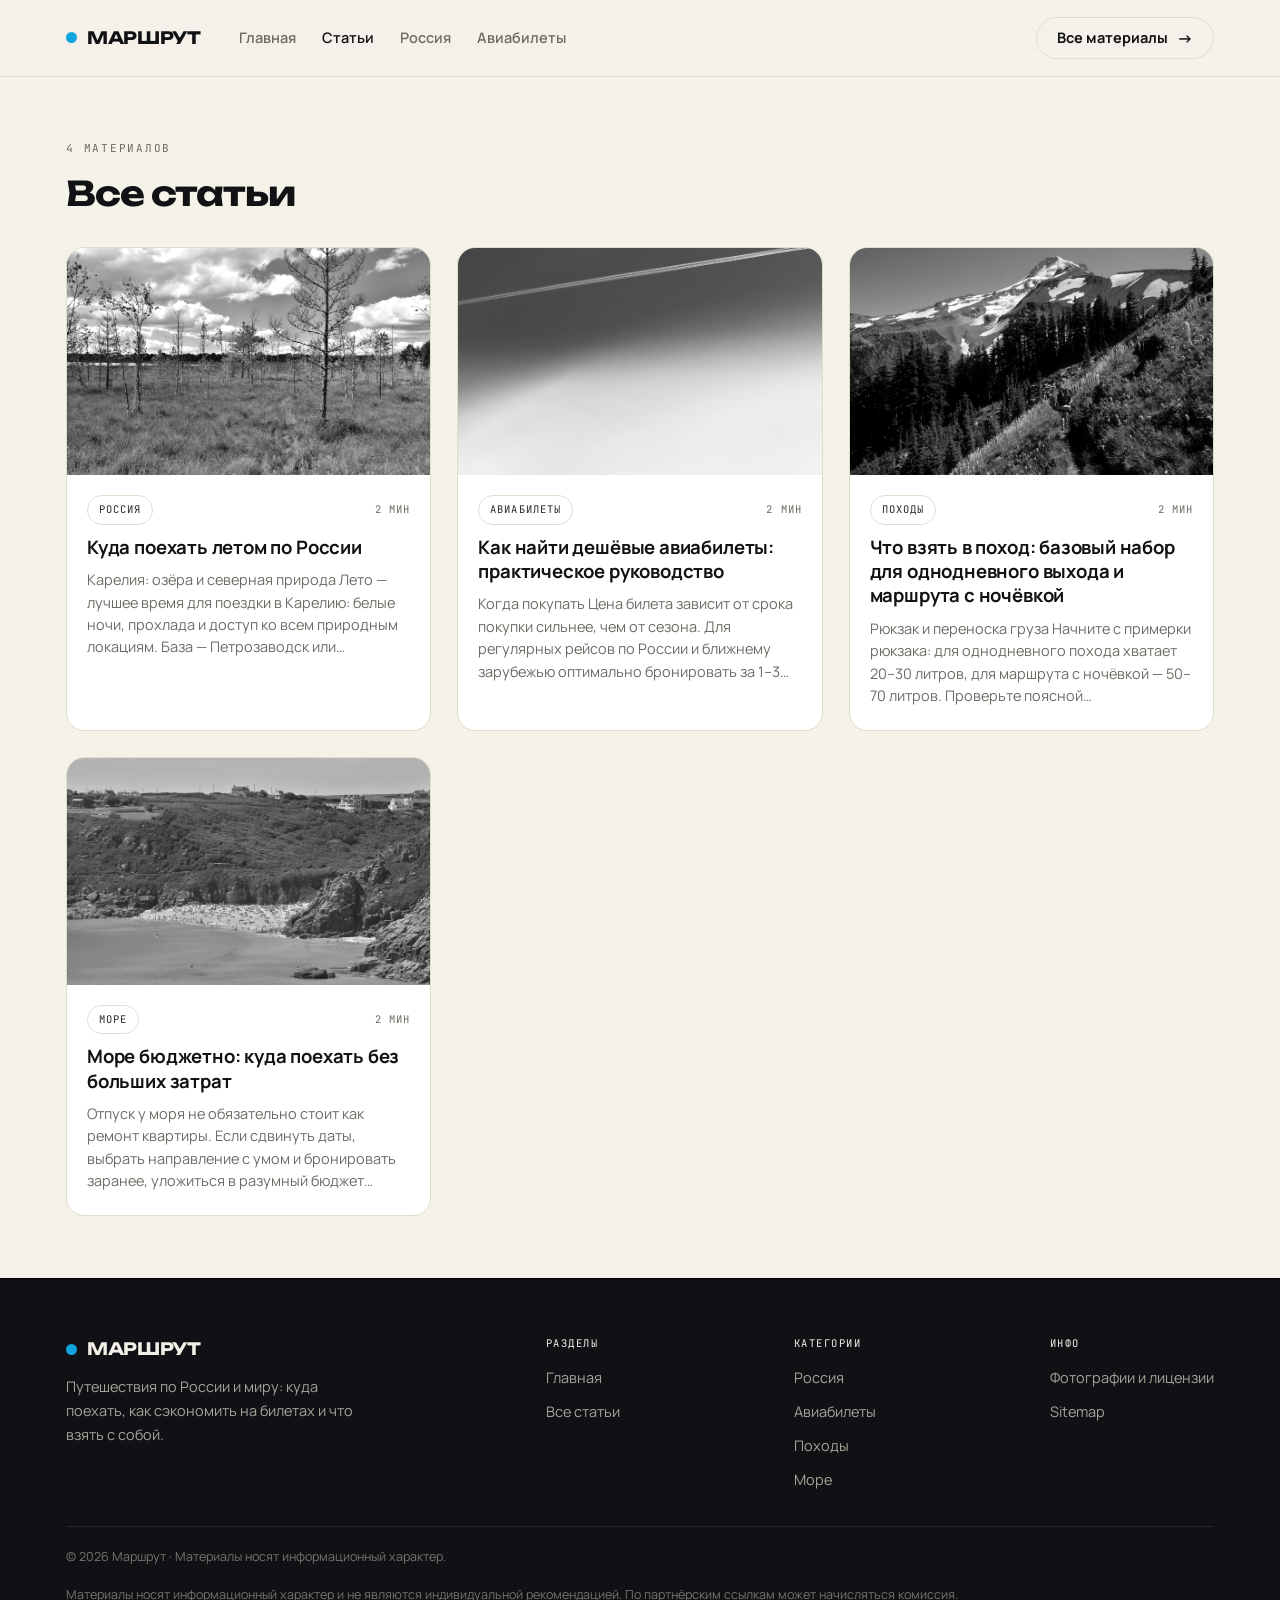
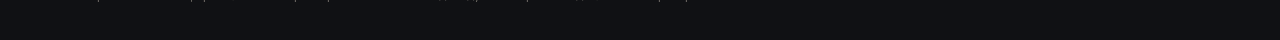
==== all.html @ edaa0ed2 "deploy travel" ====
<!doctype html>
<html lang="ru">
<head>
<meta charset="utf-8">
<meta name="viewport" content="width=device-width, initial-scale=1">
<title>Все материалы — Маршрут</title>
<meta name="description" content="Куда поехать, как найти дешёвые билеты и собраться в поездку.">
<meta name="keywords" content="путешествия, билеты, поход, отпуск, маршруты, Россия">
<meta name="robots" content="index, follow">
<meta property="og:title" content="Все материалы">
<meta property="og:description" content="Куда поехать, как найти дешёвые билеты и собраться в поездку.">
<meta property="og:type" content="website">
<meta property="og:site_name" content="Маршрут">
<meta property="og:image" content="https://gogi29.github.io/travel/img/cover.jpg"><meta name="twitter:card" content="summary_large_image">
<meta name="theme-color" content="#F5F2EA">
<link rel="canonical" href="https://gogi29.github.io/travel/all.html">
<link rel="icon" href="data:image/svg+xml,<svg xmlns='http://www.w3.org/2000/svg' viewBox='0 0 100 100'><rect width='100' height='100' rx='26' fill='%23111213'/><circle cx='50' cy='50' r='21' fill='%23FFD23F'/></svg>">
<link rel="preconnect" href="https://fonts.googleapis.com">
<link rel="preconnect" href="https://fonts.gstatic.com" crossorigin>
<link href="https://fonts.googleapis.com/css2?family=Lora:ital,wght@0,500;1,500&family=Manrope:wght@400;500;600;700;800&family=Unbounded:wght@400;500;600;700;800&family=JetBrains+Mono:wght@400;500&display=swap" rel="stylesheet">
<link rel="stylesheet" href="style.css">
<style>:root{--acc:#0FA3E0;--acc-ink:#111213;}</style>
</head>
<body><header class="hdr"><div class="wrap hdr-in">
<a class="brand" href="index.html"><i></i>Маршрут</a>
<nav class="nav"><a href="index.html" class="">Главная</a><a href="all.html" class="on">Статьи</a><a href="all.html">Россия</a><a href="all.html">Авиабилеты</a></nav>
<a class="btn btn-ghost" href="all.html">Все материалы <span class="ar">→</span></a>
</div></header><section class="sec"><div class="wrap">
<div class="sec-head"><div><div class="kicker">4 материалов</div><h2>Все статьи</h2></div></div>
<div class="grid"><article class="card">
  <a href="kuda-poehat-letom-po-rossii.html"><div class="pic "><img src="img/01-letom-po-rossii.jpg" alt="Куда поехать летом по России" loading="lazy" decoding="async"></div></a>
  <div class="body">
    <div class="meta-line"><span class="chip">Россия</span><span>2 мин</span></div>
    <h3><a href="kuda-poehat-letom-po-rossii.html">Куда поехать летом по России</a></h3>
    <p class="ex">Карелия: озёра и северная природа Лето — лучшее время для поездки в Карелию: белые ночи, прохлада и доступ ко всем природным локациям. База — Петрозаводск или…</p>
  </div>
</article><article class="card">
  <a href="kak-nayti-deshevye-aviabilety-prakticheskoe-rukovodstvo.html"><div class="pic "><img src="img/02-deshevye-bilety.jpg" alt="Как найти дешёвые авиабилеты: практическое руководство" loading="lazy" decoding="async"></div></a>
  <div class="body">
    <div class="meta-line"><span class="chip">Авиабилеты</span><span>2 мин</span></div>
    <h3><a href="kak-nayti-deshevye-aviabilety-prakticheskoe-rukovodstvo.html">Как найти дешёвые авиабилеты: практическое руководство</a></h3>
    <p class="ex">Когда покупать Цена билета зависит от срока покупки сильнее, чем от сезона. Для регулярных рейсов по России и ближнему зарубежью оптимально бронировать за 1–3…</p>
  </div>
</article><article class="card">
  <a href="chto-vzyat-v-pohod-bazovyy-nabor-dlya-odnodnevnogo-vyhoda-i-marshruta-s-nochevko.html"><div class="pic "><img src="img/03-pohod.jpg" alt="Что взять в поход: базовый набор для однодневного выхода и маршрута с ночёвкой" loading="lazy" decoding="async"></div></a>
  <div class="body">
    <div class="meta-line"><span class="chip">Походы</span><span>2 мин</span></div>
    <h3><a href="chto-vzyat-v-pohod-bazovyy-nabor-dlya-odnodnevnogo-vyhoda-i-marshruta-s-nochevko.html">Что взять в поход: базовый набор для однодневного выхода и маршрута с ночёвкой</a></h3>
    <p class="ex">Рюкзак и переноска груза Начните с примерки рюкзака: для однодневного похода хватает 20–30 литров, для маршрута с ночёвкой — 50–70 литров. Проверьте поясной…</p>
  </div>
</article><article class="card">
  <a href="more-byudzhetno-kuda-poehat-bez-bolshih-zatrat.html"><div class="pic "><img src="img/04-more-byudzhetno.jpg" alt="Море бюджетно: куда поехать без больших затрат" loading="lazy" decoding="async"></div></a>
  <div class="body">
    <div class="meta-line"><span class="chip">Море</span><span>2 мин</span></div>
    <h3><a href="more-byudzhetno-kuda-poehat-bez-bolshih-zatrat.html">Море бюджетно: куда поехать без больших затрат</a></h3>
    <p class="ex">Отпуск у моря не обязательно стоит как ремонт квартиры. Если сдвинуть даты, выбрать направление с умом и бронировать заранее, уложиться в разумный бюджет…</p>
  </div>
</article></div>
</div></section><footer class="ft"><div class="wrap">
<div class="ft-grid">
  <div style="max-width:340px">
    <a class="brand" href="index.html"><i></i>Маршрут</a>
    <p>Путешествия по России и миру: куда поехать, как сэкономить на билетах и что взять с собой.</p>
  </div>
  <div class="ft-col"><b>Разделы</b><a href="index.html">Главная</a><a href="all.html">Все статьи</a></div>
  <div class="ft-col"><b>Категории</b><a href="all.html">Россия</a><a href="all.html">Авиабилеты</a><a href="all.html">Походы</a><a href="all.html">Море</a></div>
  <div class="ft-col"><b>Инфо</b><a href="credits.html">Фотографии и лицензии</a><a href="sitemap.xml">Sitemap</a></div>
</div>
<div class="ft-bottom">
  <div>© 2026 Маршрут · Материалы носят информационный характер.</div>
  <div>Материалы носят информационный характер и не являются индивидуальной рекомендацией. По партнёрским ссылкам может начисляться комиссия.</div>
</div>
</div></footer>
</body></html>
---- style.css ----
:root{
  --paper:#F5F2EA; --card:#FFFFFF; --ink:#111213; --ink2:#2C2D31; --mut:#6D6B64;
  --line:#E2DCCE; --line2:#EAE5D9; --acc:#FFD23F; --acc-ink:#111213; --hl:#FFE01B;
  --dark:#101114; --dark-fg:#F2EFE7; --dark-mut:#A8A399;
  --r-lg:26px; --r-md:18px; --r-sm:12px;
  --shadow:0 30px 60px -34px rgba(17,18,19,.42);
  --font-d:'Unbounded','Manrope',system-ui,sans-serif;
  --font-b:'Manrope',system-ui,-apple-system,'Segoe UI',Arial,sans-serif;
  --font-s:'Lora',Georgia,'Times New Roman',serif;
  --font-m:'JetBrains Mono',ui-monospace,'Cascadia Mono',Consolas,monospace;
}
*{box-sizing:border-box}
html{scroll-behavior:smooth;-webkit-text-size-adjust:100%}
body{margin:0;background:var(--paper);color:var(--ink);font:17px/1.65 var(--font-b);-webkit-font-smoothing:antialiased}
img{max-width:100%;display:block}
a{color:inherit;text-decoration:none}
::selection{background:var(--hl);color:var(--acc-ink)}
.wrap{max-width:1200px;margin:0 auto;padding:0 26px}
.wrap-narrow{max-width:900px;margin:0 auto;padding:0 26px}

/* ---------- header ---------- */
.hdr{position:sticky;top:0;z-index:60;background:rgba(245,242,234,.86);backdrop-filter:saturate(140%) blur(14px);border-bottom:1px solid var(--line)}
.hdr-in{display:flex;align-items:center;gap:30px;height:76px}
.brand{display:inline-flex;align-items:center;gap:10px;font-family:var(--font-d);font-weight:700;font-size:17px;letter-spacing:-.02em;text-transform:uppercase}
.brand i{width:11px;height:11px;border-radius:50%;background:var(--acc);display:inline-block}
.nav{display:flex;gap:26px;margin-left:8px;font-size:14.5px;font-weight:600;color:var(--mut)}
.nav a{transition:color .18s}
.nav a:hover,.nav a.on{color:var(--ink)}
.hdr .btn{margin-left:auto}
.btn{display:inline-flex;align-items:center;gap:9px;padding:12px 20px;border-radius:999px;font-size:14.5px;font-weight:700;line-height:1;border:1px solid transparent;transition:transform .18s,background .18s,color .18s,border-color .18s;white-space:nowrap}
.btn:hover{transform:translateY(-1px)}
.btn-solid{background:var(--ink);color:var(--paper)}
.btn-accent{background:var(--acc);color:var(--acc-ink)}
.btn-ghost{border-color:var(--line);color:var(--ink);background:transparent}
.btn-ghost:hover{background:var(--card);border-color:var(--ink)}
.btn .ar{font-size:16px}

/* ---------- hero ---------- */
.hero{position:relative;overflow:hidden;border-bottom:1px solid var(--line)}
.hero:before{content:"";position:absolute;inset:0;pointer-events:none;
  background-image:radial-gradient(circle,var(--line) 1px,transparent 1.4px);background-size:26px 26px;
  -webkit-mask-image:linear-gradient(180deg,rgba(0,0,0,.55),transparent 78%);
  mask-image:linear-gradient(180deg,rgba(0,0,0,.55),transparent 78%)}
.hero-grid{position:relative;display:grid;grid-template-columns:1.06fr .94fr;gap:56px;align-items:center;padding:74px 26px 64px}
.eyebrow{display:inline-flex;align-items:center;gap:9px;font-family:var(--font-m);font-size:11.5px;letter-spacing:.16em;text-transform:uppercase;color:var(--mut)}
.eyebrow b{width:7px;height:7px;border-radius:50%;background:var(--acc);display:inline-block}
.hero h1{font-family:var(--font-d);font-weight:800;font-size:clamp(34px,5.2vw,62px);line-height:1.12;letter-spacing:-.035em;margin:18px 0 22px;max-width:16ch;text-wrap:balance}
.hl{background:linear-gradient(transparent 58%,var(--hl) 58%,var(--hl) 94%,transparent 94%);padding:0 .06em}
.hero-p{font-size:18px;line-height:1.6;color:var(--mut);max-width:44ch;margin:0 0 30px}
.hero-actions{display:flex;align-items:center;gap:22px;flex-wrap:wrap}
.link-arrow{font-size:14.5px;font-weight:700;display:inline-flex;gap:8px;align-items:center;border-bottom:2px solid var(--hl);padding-bottom:3px}
.stats{display:flex;gap:34px;margin-top:40px;padding-top:26px;border-top:1px solid var(--line);flex-wrap:wrap}
.stat b{display:block;font-family:var(--font-d);font-weight:700;font-size:26px;letter-spacing:-.02em}
.stat span{font-family:var(--font-m);font-size:11px;letter-spacing:.12em;text-transform:uppercase;color:var(--mut)}
.hero-media{position:relative}
.hero-media .frame{border-radius:var(--r-lg);overflow:hidden;box-shadow:var(--shadow);aspect-ratio:4/5;background:var(--line2)}
.hero-media img{width:100%;height:100%;object-fit:cover;filter:grayscale(1) contrast(1.06) brightness(1.02);transition:filter .45s ease}
.hero-media:hover img{filter:grayscale(0) contrast(1.02)}
.hero-card{position:absolute;left:-22px;bottom:26px;max-width:302px;background:var(--card);border:1px solid var(--line);border-radius:var(--r-md);padding:16px 18px 16px;box-shadow:0 18px 40px -22px rgba(17,18,19,.5);display:block;transition:transform .2s}
.hero-card:hover{transform:translateY(-3px)}
.hero-card .mini-label{font-family:var(--font-m);font-size:10px;letter-spacing:.14em;text-transform:uppercase;color:var(--mut);display:block;margin-bottom:7px}
.hero-card b{font-size:14.5px;line-height:1.35;display:block;font-weight:700;padding-right:22px}
.hero-card .ar{position:absolute;right:16px;bottom:14px;font-size:16px}

/* ---------- ticker ---------- */
.ticker{background:var(--dark);color:var(--dark-fg);overflow:hidden;border-bottom:1px solid #000}
.ticker-track{display:flex;gap:38px;padding:13px 0 13px 20px;width:max-content;animation:slide 34s linear infinite;font-family:var(--font-m);font-size:11.5px;letter-spacing:.16em;text-transform:uppercase;color:var(--dark-mut)}
.ticker-track b{color:var(--acc);font-weight:400}
@keyframes slide{to{transform:translateX(-50%)}}
@media(prefers-reduced-motion:reduce){.ticker-track{animation:none}}

/* ---------- sections ---------- */
.sec{padding:62px 0}
.sec-head{display:flex;align-items:flex-end;justify-content:space-between;gap:20px;margin-bottom:26px}
.sec-head h2{font-family:var(--font-d);font-weight:700;font-size:clamp(24px,3vw,34px);letter-spacing:-.03em;margin:0}
.sec-head .kicker{font-family:var(--font-m);font-size:11px;letter-spacing:.16em;text-transform:uppercase;color:var(--mut);margin-bottom:8px}
.more{font-size:14px;font-weight:700;display:inline-flex;gap:7px;align-items:center;border-bottom:2px solid var(--hl);padding-bottom:2px}

/* ---------- feature ---------- */
.feature{display:grid;grid-template-columns:1.35fr .65fr;gap:24px}
.feature-main{position:relative;border-radius:var(--r-lg);overflow:hidden;background:var(--card);border:1px solid var(--line);display:flex;flex-direction:column}
.feature-main .pic{aspect-ratio:16/10;overflow:hidden;background:var(--line2)}
.feature-main img{width:100%;height:100%;object-fit:cover;filter:grayscale(1) contrast(1.05);transition:transform .5s ease,filter .45s ease}
.feature-main:hover img{transform:scale(1.03);filter:grayscale(0) contrast(1.02)}
.feature-txt{padding:24px 26px 26px;display:flex;flex-direction:column;gap:10px}
.feature-txt h3{font-family:var(--font-d);font-weight:600;font-size:clamp(20px,2.2vw,27px);line-height:1.18;letter-spacing:-.02em;margin:0}
.feature-txt p{margin:0;color:var(--mut);font-size:15.5px}
.feature-side{display:flex;flex-direction:column;gap:18px}
.mini{display:grid;grid-template-columns:96px 1fr;gap:14px;align-items:center;background:var(--card);border:1px solid var(--line);border-radius:var(--r-md);padding:12px;transition:transform .2s,border-color .2s;flex:1}
.mini:hover{transform:translateY(-2px);border-color:var(--ink)}
.mini .pic{width:96px;height:82px;border-radius:12px;overflow:hidden;background:var(--line2)}
.mini img{width:100%;height:100%;object-fit:cover;filter:grayscale(1) contrast(1.05);transition:filter .4s ease}
.mini:hover img{filter:grayscale(0)}
.mini b{font-size:14.5px;line-height:1.35;display:block;font-weight:700}
.mini .meta{font-family:var(--font-m);font-size:10.5px;letter-spacing:.08em;text-transform:uppercase;color:var(--mut);margin-top:6px;display:block}

/* ---------- chips / meta ---------- */
.chip{display:inline-flex;align-items:center;padding:5px 11px;border-radius:999px;background:var(--paper);border:1px solid var(--line);font-family:var(--font-m);font-size:10.5px;letter-spacing:.1em;text-transform:uppercase;color:var(--ink2)}
.meta-line{display:flex;gap:14px;align-items:center;font-family:var(--font-m);font-size:10.5px;letter-spacing:.1em;text-transform:uppercase;color:var(--mut)}

/* ---------- categories ---------- */
.cats{display:grid;grid-template-columns:repeat(auto-fit,minmax(215px,1fr));gap:18px}
.cat{position:relative;border-radius:var(--r-md);overflow:hidden;aspect-ratio:4/3;display:flex;align-items:flex-end;background:var(--ink)}
.cat img{position:absolute;inset:0;width:100%;height:100%;object-fit:cover;opacity:.85;filter:grayscale(1) contrast(1.06);transition:transform .5s,opacity .3s,filter .45s ease}
.cat:after{content:"";position:absolute;inset:0;background:linear-gradient(180deg,rgba(16,17,20,0) 30%,rgba(16,17,20,.82))}
.cat:hover img{transform:scale(1.05);opacity:.95;filter:grayscale(0)}
.cat .in{position:relative;z-index:2;padding:18px 20px;color:#fff;display:flex;align-items:flex-end;justify-content:space-between;width:100%;gap:8px}
.cat .nm{font-family:var(--font-d);font-weight:600;font-size:17px;letter-spacing:-.02em}
.cat .ct{font-family:var(--font-m);font-size:10.5px;letter-spacing:.1em;text-transform:uppercase;opacity:.8}

/* ---------- cards grid ---------- */
.grid{display:grid;grid-template-columns:repeat(auto-fill,minmax(300px,1fr));gap:26px}
.card{display:flex;flex-direction:column;background:var(--card);border:1px solid var(--line);border-radius:var(--r-md);overflow:hidden;transition:transform .22s,border-color .22s;height:100%}
.card:hover{transform:translateY(-3px);border-color:var(--ink)}
.card .pic{aspect-ratio:16/10;overflow:hidden;background:var(--line2)}
.card .pic img{width:100%;height:100%;object-fit:cover;filter:grayscale(1) contrast(1.05);transition:transform .55s,filter .45s ease}
.card:hover .pic img{transform:scale(1.04);filter:grayscale(0) contrast(1.02)}
.card .body{padding:18px 20px 22px;display:flex;flex-direction:column;gap:10px;flex:1}
.card h3{font-size:18.5px;line-height:1.32;font-weight:700;margin:0;letter-spacing:-.01em}
.card .ex{color:var(--mut);font-size:14.5px;line-height:1.55;flex:1;margin:0}
.card .meta-line{justify-content:space-between;margin-top:2px}
.card .chip{background:transparent}

/* ---------- band ---------- */
.band{background:var(--dark);color:var(--dark-fg);padding:64px 0;position:relative;overflow:hidden}
.band:before{content:"";position:absolute;inset:0;background-image:radial-gradient(circle,rgba(255,255,255,.09) 1px,transparent 1.4px);background-size:24px 24px;opacity:.7}
.band-in{position:relative;display:flex;align-items:center;justify-content:space-between;gap:40px;flex-wrap:wrap}
.band h2{font-family:var(--font-d);font-weight:700;font-size:clamp(24px,3.4vw,40px);line-height:1.1;letter-spacing:-.03em;margin:10px 0 0;max-width:20ch}
.band .eyebrow{color:var(--dark-mut)}
.band .eyebrow b{background:var(--acc)}

/* ---------- footer ---------- */
.ft{background:var(--dark);color:var(--dark-fg);padding:56px 0 34px;border-top:1px solid #000}
.ft-grid{display:flex;gap:60px;justify-content:space-between;flex-wrap:wrap;margin-bottom:34px}
.ft .brand{color:var(--dark-fg)}
.ft .brand i{background:var(--acc)}
.ft p{color:var(--dark-mut);font-size:14.5px;max-width:34ch;margin:12px 0 0}
.ft-col{display:flex;flex-direction:column;gap:10px;font-size:14.5px;color:var(--dark-mut)}
.ft-col b{color:var(--dark-fg);font-family:var(--font-m);font-size:10.5px;letter-spacing:.14em;text-transform:uppercase;margin-bottom:4px;font-weight:400}
.ft-col a:hover{color:var(--acc)}
.ft-bottom{border-top:1px solid #24262B;padding-top:20px;display:flex;justify-content:space-between;gap:18px;flex-wrap:wrap;font-size:12.5px;color:#77746D}
.ft-bottom a{color:#9A968D}

/* ---------- article ---------- */
.crumbs{display:flex;gap:10px;align-items:center;font-family:var(--font-m);font-size:10.5px;letter-spacing:.1em;text-transform:uppercase;color:var(--mut);padding-top:26px}
.crumbs a:hover{color:var(--ink)}
.art-head{padding:26px 0 34px}
.art-head h1{font-family:var(--font-d);font-weight:800;font-size:clamp(28px,4.4vw,52px);line-height:1.12;letter-spacing:-.035em;margin:16px 0 18px;max-width:26ch;text-wrap:balance}
.art-head .meta-line{flex-wrap:wrap}
.art-cover{margin:0 auto 8px;max-width:1200px;padding:0 26px}
.art-cover .pic{border-radius:var(--r-lg);overflow:hidden;aspect-ratio:16/8;background:var(--line2);box-shadow:var(--shadow)}
.art-cover img{width:100%;height:100%;object-fit:cover;filter:grayscale(1) contrast(1.05)}
.art-grid{display:grid;grid-template-columns:250px 1fr;gap:56px;padding-top:44px;align-items:start}
.art-aside{position:sticky;top:104px}
.toc{border-top:2px solid var(--ink);padding-top:14px}
.toc .t{font-family:var(--font-m);font-size:10.5px;letter-spacing:.16em;text-transform:uppercase;color:var(--mut);margin-bottom:14px}
.toc a{display:block;font-size:13.5px;line-height:1.45;color:var(--ink2);padding:7px 0;border-bottom:1px solid var(--line2);transition:color .18s}
.toc a:hover{color:var(--ink)}
.art-body{max-width:740px;font-size:17.5px;line-height:1.78}
.art-body>p:first-of-type{font-family:var(--font-s);font-size:20.5px;line-height:1.6;color:var(--ink2);font-weight:500}
.art-body p{margin:20px 0}
.art-body h2{font-family:var(--font-d);font-weight:600;font-size:clamp(21px,2.4vw,28px);line-height:1.24;letter-spacing:-.025em;margin:44px 0 14px}
.art-body h2:before{content:"";display:block;width:46px;height:4px;background:var(--acc);border-radius:2px;margin-bottom:16px}
.art-body h3{font-size:19.5px;line-height:1.35;font-weight:700;margin:32px 0 10px;letter-spacing:-.01em}
.art-body ul,.art-body ol{margin:18px 0;padding-left:24px}
.art-body li{margin:9px 0}
.art-body li::marker{color:var(--acc);font-weight:700}
.art-body a{border-bottom:1.5px solid var(--hl);font-weight:600}
.art-body a:hover{background:var(--hl)}
.art-body strong{font-weight:700}
.art-body blockquote{margin:30px 0;padding:22px 26px;border-radius:var(--r-md);background:var(--card);border:1px solid var(--line);border-left:5px solid var(--acc);font-family:var(--font-s);font-size:19px;line-height:1.55;color:var(--ink2)}
.art-body blockquote p{margin:0}
.art-body table{border-collapse:collapse;width:100%;margin:24px 0;font-size:15px;background:var(--card);border-radius:var(--r-sm);overflow:hidden}
.art-body th,.art-body td{border-bottom:1px solid var(--line);padding:11px 14px;text-align:left}
.art-body th{background:var(--paper);font-family:var(--font-m);font-size:11px;letter-spacing:.08em;text-transform:uppercase;color:var(--mut);font-weight:400}
.art-body code{background:var(--card);border:1px solid var(--line);border-radius:6px;padding:2px 6px;font-family:var(--font-m);font-size:.9em}
.art-body h2,.art-body h3,#latest{scroll-margin-top:104px}
.fig{margin:32px 0}
.fig .pic{border-radius:var(--r-md);overflow:hidden;aspect-ratio:16/9;background:var(--line2)}
.fig img{width:100%;height:100%;object-fit:cover;filter:grayscale(1) contrast(1.05)}
.fig figcaption{font-family:var(--font-m);font-size:10.5px;letter-spacing:.06em;color:var(--mut);margin-top:9px}
.aff{margin:36px 0;background:var(--acc);color:var(--acc-ink);border-radius:var(--r-md);padding:26px 28px}
.aff b{display:block;font-family:var(--font-d);font-weight:700;font-size:17px;margin-bottom:8px;letter-spacing:-.01em}
.aff p{margin:0 0 16px;font-size:15px;line-height:1.55;color:var(--acc-ink);opacity:.85}
.aff .btn{background:var(--ink);color:var(--paper)}
.also{padding:0 0 70px}

/* ---------- credits ---------- */
.credits{max-width:860px;margin:0 auto;padding:44px 26px 70px}
.credits h1{font-family:var(--font-d);font-weight:800;font-size:clamp(26px,3.4vw,40px);letter-spacing:-.03em;margin:10px 0 12px}
.credits p{color:var(--mut)}
.credits ul{list-style:none;padding:0;margin:28px 0}
.credits li{padding:13px 0;border-bottom:1px solid var(--line);font-size:14.5px;display:flex;justify-content:space-between;gap:18px;flex-wrap:wrap}
.credits li span{color:var(--mut);font-size:13px}
.credits a{border-bottom:1.5px solid var(--hl)}

/* ---------- responsive ---------- */
@media(max-width:1000px){
  .hero-grid{grid-template-columns:1fr;gap:36px;padding:52px 26px 48px}
  .hero-media{max-width:520px}
  .hero-card{left:14px;bottom:14px}
  .feature{grid-template-columns:1fr}
  .art-grid{grid-template-columns:1fr;gap:26px}
  .art-aside{position:static;order:2}
  .toc{display:none}
}
@media(max-width:760px){
  body{font-size:16px}
  .nav{display:none}
  .hdr-in{height:66px;gap:14px}
  .sec{padding:44px 0}
  .grid{grid-template-columns:1fr;gap:20px}
  .art-cover{padding:0 18px}
  .art-cover .pic{aspect-ratio:4/3}
  .art-body{font-size:16.5px}
  .stats{gap:22px}
  .ft-grid{gap:34px}
  .band-in{flex-direction:column;align-items:flex-start}
}
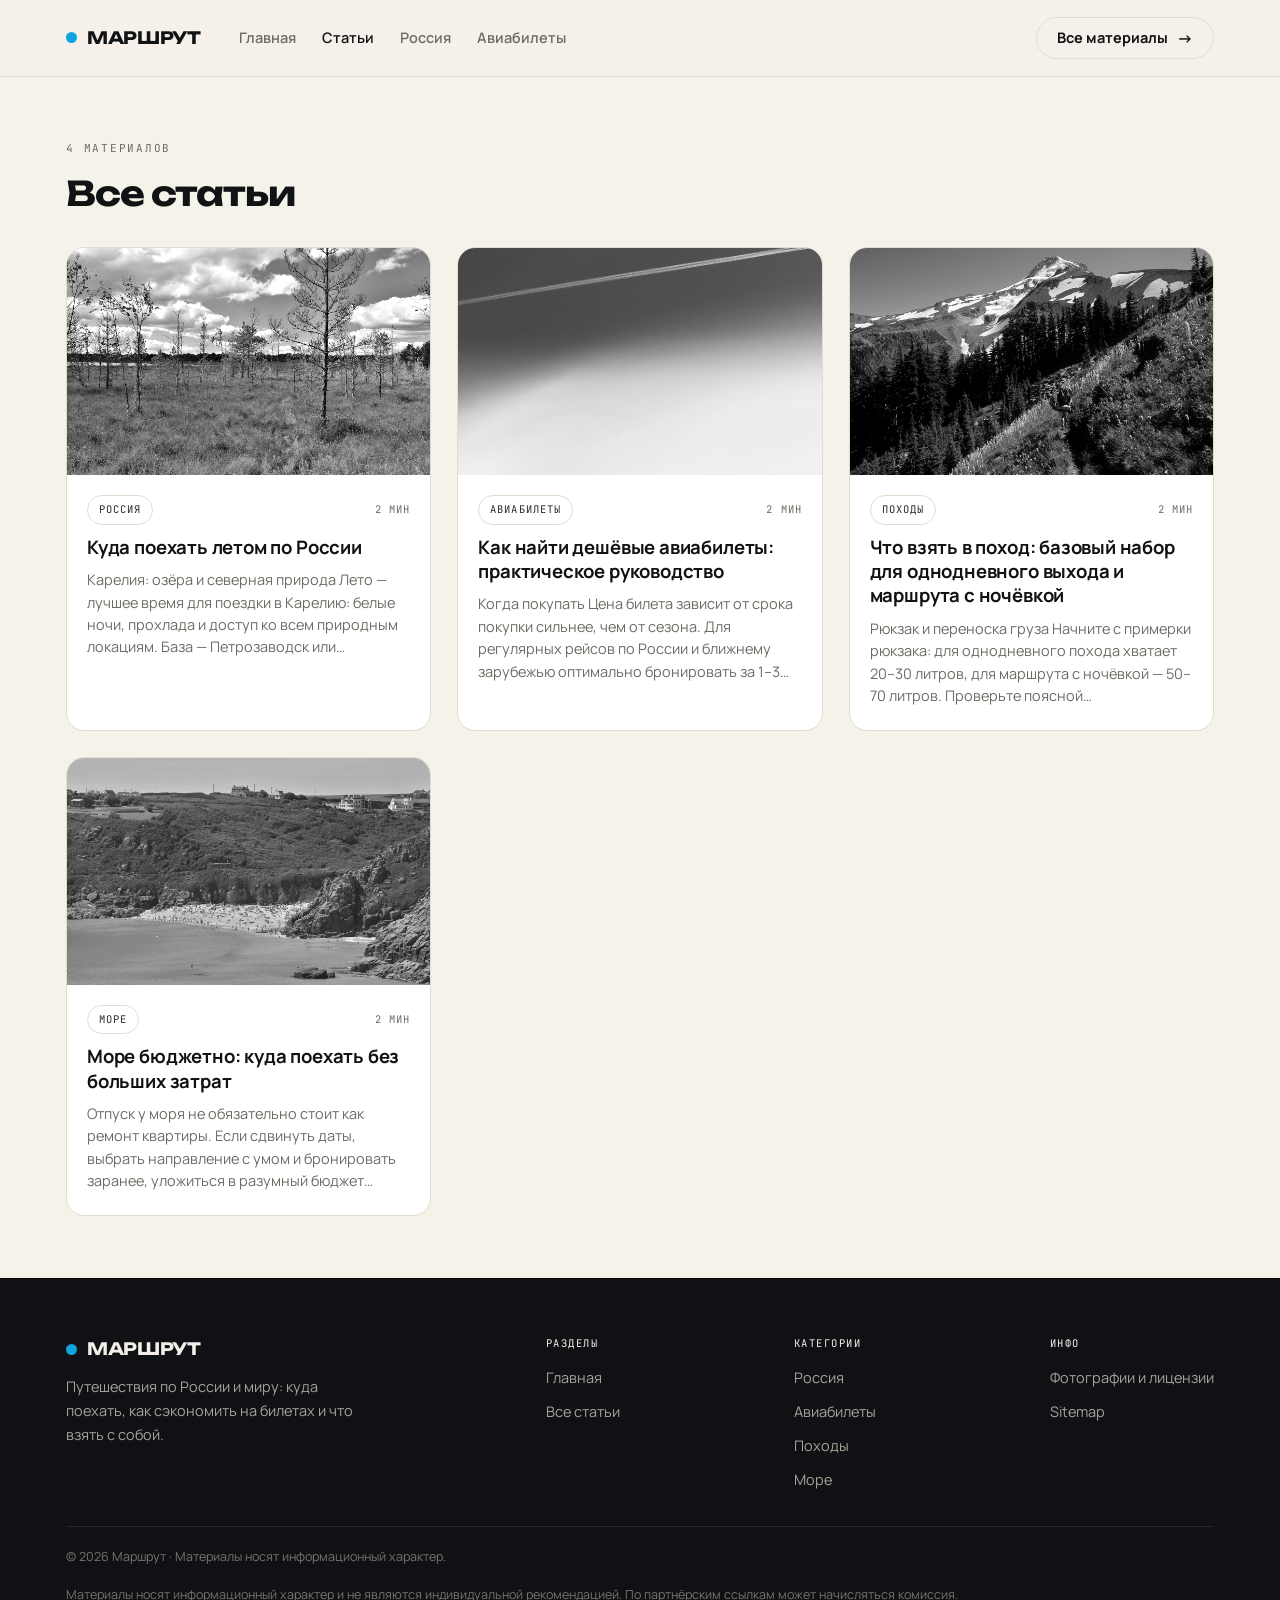
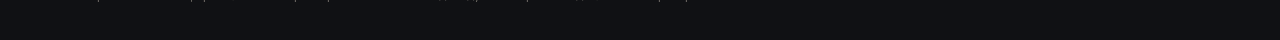
==== commit 954683e6: "deploy travel" ====
--- a/all.html
+++ b/all.html
@@ -20,7 +20,19 @@
 <link href="https://fonts.googleapis.com/css2?family=Lora:ital,wght@0,500;1,500&family=Manrope:wght@400;500;600;700;800&family=Unbounded:wght@400;500;600;700;800&family=JetBrains+Mono:wght@400;500&display=swap" rel="stylesheet">
 <link rel="stylesheet" href="style.css">
 <style>:root{--acc:#0FA3E0;--acc-ink:#111213;}</style>
+<!-- Yandex.Metrika counter -->
+<script type="text/javascript">
+(function(m,e,t,r,i,k,a){m[i]=m[i]||function(){(m[i].a=m[i].a||[]).push(arguments)};
+m[i].l=1*new Date();
+for (var j = 0; j < document.scripts.length; j++) {if (document.scripts[j].src === r) { return; }}
+k=e.createElement(t),a=e.getElementsByTagName(t)[0],k.async=1,k.src=r,a.parentNode.insertBefore(k,a)})
+(window, document, "script", "https://mc.yandex.ru/metrika/tag.js", "ym");
+ym(114657130, "init", {clickmap:true, trackLinks:true, accurateTrackBounce:true});
+</script>
+<noscript><div><img src="https://mc.yandex.ru/watch/114657130" style="position:absolute; left:-9999px;" alt="" /></div></noscript>
+<!-- /Yandex.Metrika counter -->
 </head>
+
 <body><header class="hdr"><div class="wrap hdr-in">
 <a class="brand" href="index.html"><i></i>Маршрут</a>
 <nav class="nav"><a href="index.html" class="">Главная</a><a href="all.html" class="on">Статьи</a><a href="all.html">Россия</a><a href="all.html">Авиабилеты</a></nav>
